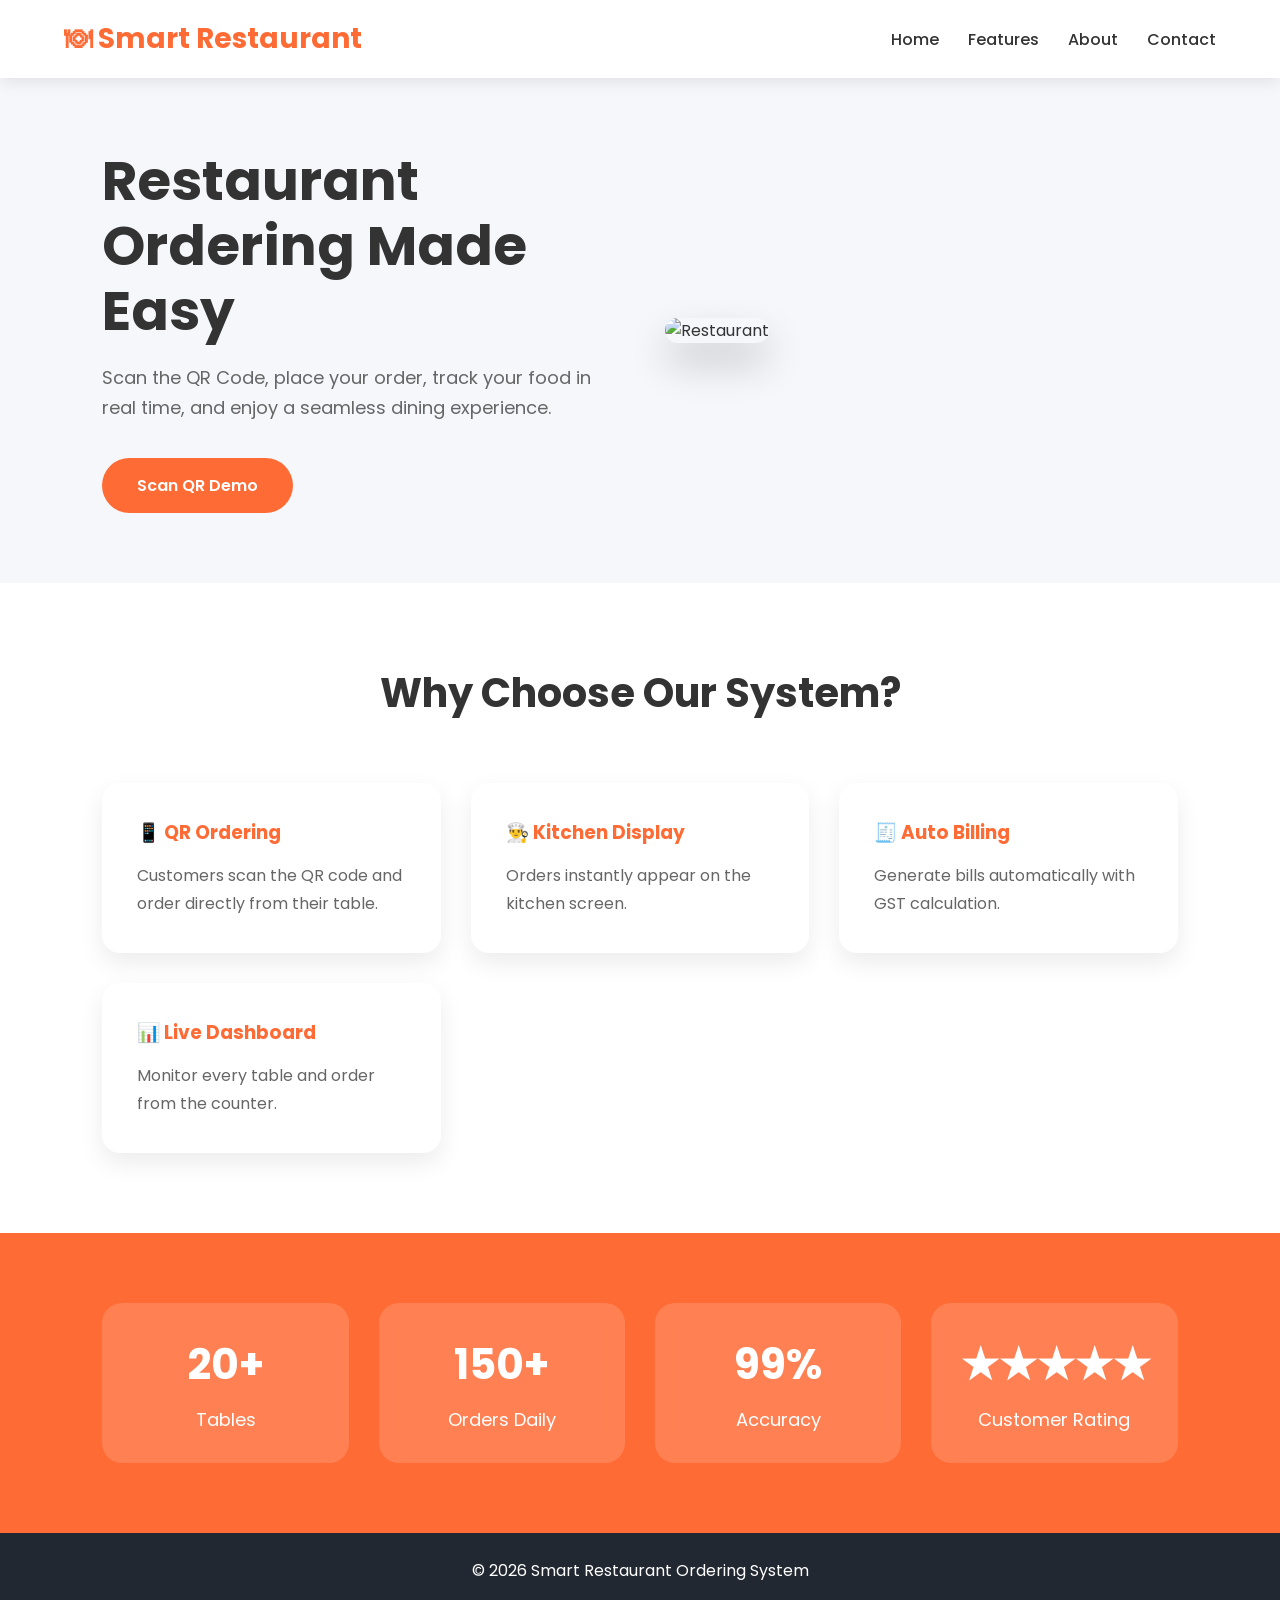
==== index.html @ c36665ba "Initial commit" ====
<!DOCTYPE html>
<html lang="en">
<head>
    <meta charset="UTF-8">
    <meta name="viewport" content="width=device-width, initial-scale=1.0">
    <title>Smart Restaurant Ordering System</title>

    <!-- Google Font -->
    <link href="https://fonts.googleapis.com/css2?family=Poppins:wght@300;400;500;600;700&display=swap" rel="stylesheet">

    <!-- CSS -->
    <link rel="stylesheet" href="css/style.css">
</head>
<body>

<header>
    <div class="container">
        <h2 class="logo">🍽 Smart Restaurant</h2>

        <nav>
            <a href="#">Home</a>
            <a href="#">Features</a>
            <a href="#">About</a>
            <a href="#">Contact</a>
        </nav>
    </div>
</header>

<section class="hero">

    <div class="hero-text">

        <h1>Restaurant Ordering Made Easy</h1>

        <p>
            Scan the QR Code, place your order,
            track your food in real time,
            and enjoy a seamless dining experience.
        </p>

        <a href="menu.html" class="btn">
            Scan QR Demo
        </a>

    </div>

    <div class="hero-image">

        <img src="https://images.unsplash.com/photo-1517248135467-4c7edcad34c4?w=700"
             alt="Restaurant">

    </div>

</section>

<section class="features">

<h2>Why Choose Our System?</h2>

<div class="cards">

<div class="card">

<h3>📱 QR Ordering</h3>

<p>
Customers scan the QR code and order directly from their table.
</p>

</div>

<div class="card">

<h3>👨‍🍳 Kitchen Display</h3>

<p>
Orders instantly appear on the kitchen screen.
</p>

</div>

<div class="card">

<h3>🧾 Auto Billing</h3>

<p>
Generate bills automatically with GST calculation.
</p>

</div>

<div class="card">

<h3>📊 Live Dashboard</h3>

<p>
Monitor every table and order from the counter.
</p>

</div>

</div>

</section>

<section class="stats">

<div class="stat">

<h2>20+</h2>

<p>Tables</p>

</div>

<div class="stat">

<h2>150+</h2>

<p>Orders Daily</p>

</div>

<div class="stat">

<h2>99%</h2>

<p>Accuracy</p>

</div>

<div class="stat">

<h2>★★★★★</h2>

<p>Customer Rating</p>

</div>

</section>

<footer>

<p>
© 2026 Smart Restaurant Ordering System
</p>

</footer>

</body>
</html>
---- css/style.css ----
/* Google Font */
@import url('https://fonts.googleapis.com/css2?family=Poppins:wght@300;400;500;600;700;800&display=swap');

*{
    margin:0;
    padding:0;
    box-sizing:border-box;
    font-family:'Poppins',sans-serif;
}

body{
    background:#f5f7fb;
    color:#333;
}

/* Container */

.container{
    width:90%;
    max-width:1200px;
    margin:auto;
}

/* Header */

header{
    background:#ffffff;
    position:sticky;
    top:0;
    z-index:1000;
    box-shadow:0 5px 15px rgba(0,0,0,.08);
}

header .container{
    display:flex;
    justify-content:space-between;
    align-items:center;
    padding:18px 0;
}

.logo{
    color:#ff6b35;
    font-size:28px;
    font-weight:700;
}

nav a{
    text-decoration:none;
    color:#333;
    margin-left:25px;
    font-weight:500;
    transition:.3s;
}

nav a:hover{
    color:#ff6b35;
}

/* Hero Section */

.hero{
    display:flex;
    justify-content:space-between;
    align-items:center;
    padding:70px 8%;
    gap:50px;
}

.hero-text{
    flex:1;
}

.hero-text h1{
    font-size:55px;
    line-height:65px;
    margin-bottom:20px;
}

.hero-text p{
    font-size:18px;
    color:#666;
    margin-bottom:35px;
    line-height:30px;
}

.btn{
    display:inline-block;
    padding:15px 35px;
    background:#ff6b35;
    color:white;
    text-decoration:none;
    border-radius:50px;
    font-weight:600;
    transition:.4s;
}

.btn:hover{
    transform:translateY(-5px);
    background:#e65320;
    box-shadow:0 15px 30px rgba(255,107,53,.4);
}

.hero-image{
    flex:1;
}

.hero-image img{
    width:100%;
    border-radius:25px;
    box-shadow:0 20px 40px rgba(0,0,0,.2);
}

/* Features */

.features{
    padding:80px 8%;
    background:white;
}

.features h2{
    text-align:center;
    font-size:40px;
    margin-bottom:60px;
}

.cards{
    display:grid;
    grid-template-columns:repeat(auto-fit,minmax(250px,1fr));
    gap:30px;
}

.card{
    background:white;
    padding:35px;
    border-radius:18px;
    box-shadow:0 10px 25px rgba(0,0,0,.08);
    transition:.4s;
}

.card:hover{
    transform:translateY(-10px);
    box-shadow:0 20px 35px rgba(0,0,0,.15);
}

.card h3{
    color:#ff6b35;
    margin-bottom:15px;
}

.card p{
    color:#666;
    line-height:28px;
}

/* Stats */

.stats{
    padding:70px 8%;
    display:grid;
    grid-template-columns:repeat(auto-fit,minmax(220px,1fr));
    gap:30px;
    background:#ff6b35;
}

.stat{
    background:rgba(255,255,255,.15);
    color:white;
    text-align:center;
    padding:30px;
    border-radius:20px;
    backdrop-filter:blur(10px);
}

.stat h2{
    font-size:42px;
}

.stat p{
    margin-top:10px;
    font-size:18px;
}

/* Footer */

footer{
    background:#222831;
    color:white;
    text-align:center;
    padding:25px;
}

/* Responsive */

@media(max-width:900px){

.hero{
    flex-direction:column;
    text-align:center;
}

.hero-text h1{
    font-size:40px;
    line-height:50px;
}

nav{
    display:none;
}

}
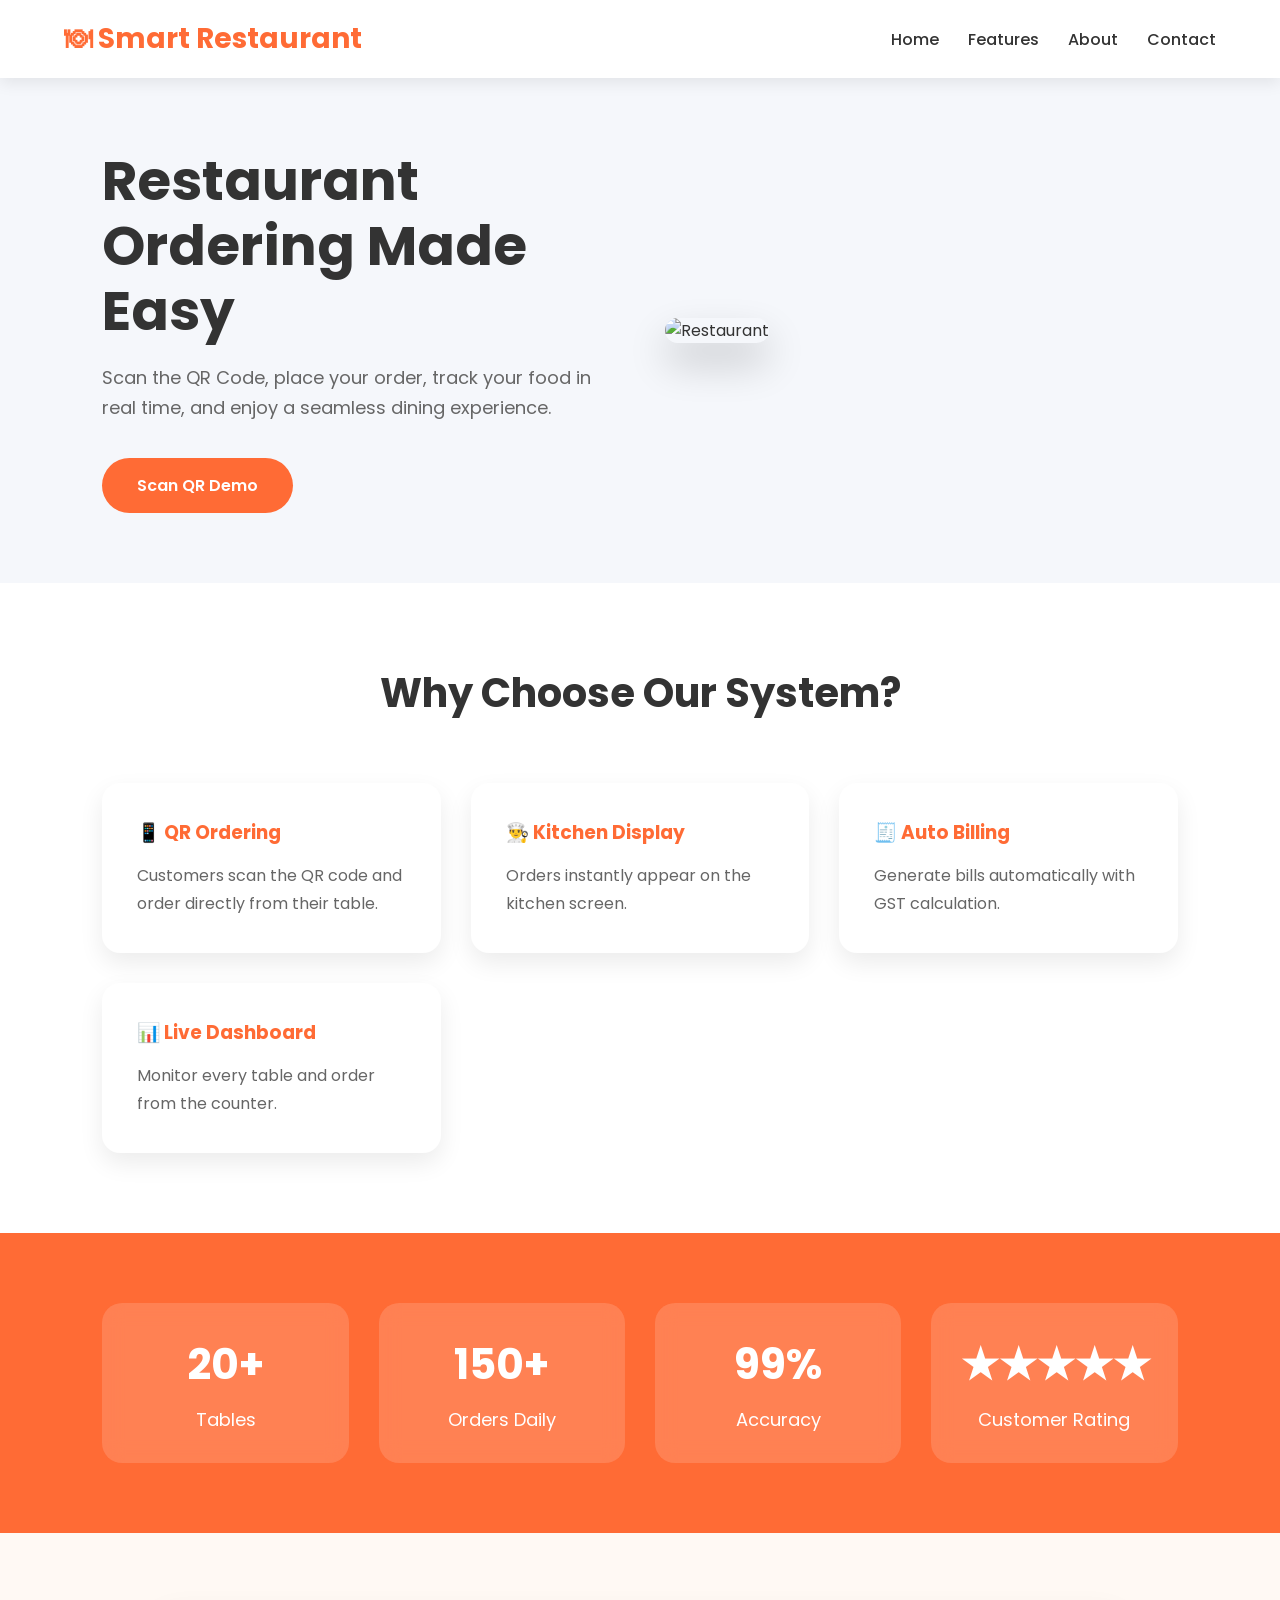
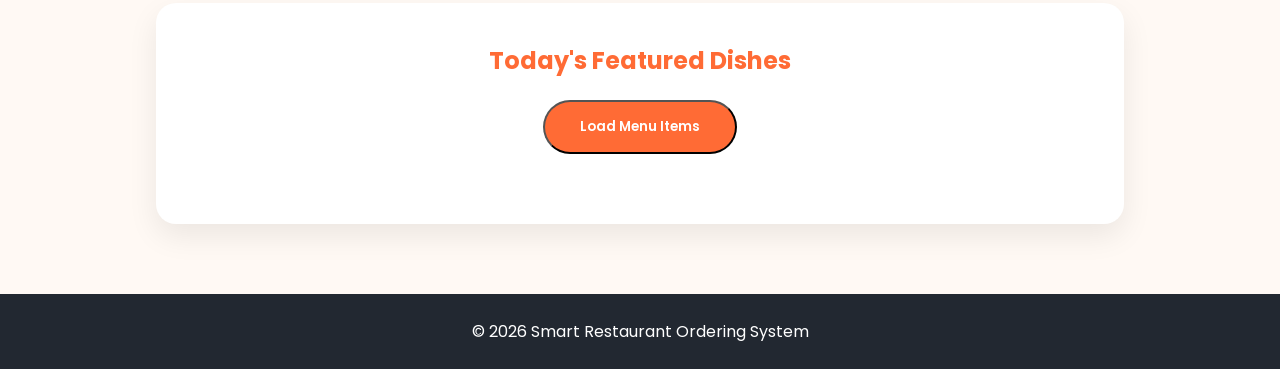
==== commit 8087225a: "third" ====
--- a/index.html
+++ b/index.html
@@ -18,10 +18,10 @@
         <h2 class="logo">🍽 Smart Restaurant</h2>
 
         <nav>
-            <a href="#">Home</a>
-            <a href="#">Features</a>
-            <a href="#">About</a>
-            <a href="#">Contact</a>
+            <a href="index.html">Home</a>
+            <a href="features.html">Features</a>
+            <a href="about.html">About</a>
+            <a href="contact.html">Contact</a>
         </nav>
     </div>
 </header>
@@ -139,6 +139,14 @@
 
 </section>
 
+<section class="api-section">
+    <div class="container api-card">
+        <h2>Today's Featured Dishes</h2>
+        <button id="api-btn" class="btn">Load Menu Items</button>
+        <div id="api-data" class="api-data"></div>
+    </div>
+</section>
+
 <footer>
 
 <p>
@@ -147,5 +155,43 @@
 
 </footer>
 
+<script>
+    document.getElementById("api-btn").addEventListener("click", async () => {
+        const dataEl = document.getElementById("api-data");
+        dataEl.innerHTML = "<p class='loading'>Loading menu...</p>";
+
+        try {
+            const response = await fetch("https://www.themealdb.com/api/json/v1/1/search.php?s=salad");
+            if (!response.ok) {
+                throw new Error(`HTTP error! Status: ${response.status}`);
+            }
+
+            const result = await response.json();
+            const meals = result.meals || [];
+
+            if (!meals.length) {
+                dataEl.innerHTML = "<p>No dishes found.</p>";
+                return;
+            }
+
+            let output = "<div class='api-grid'>";
+            meals.slice(0, 6).forEach((meal) => {
+                output += `
+                    <div class="api-card-item">
+                        <img src="${meal.strMealThumb}" alt="${meal.strMeal}">
+                        <h3>${meal.strMeal}</h3>
+                        <p>${meal.strCategory} · ${meal.strArea}</p>
+                    </div>
+                `;
+            });
+            output += "</div>";
+            dataEl.innerHTML = output;
+
+        } catch (error) {
+            console.error("Error fetching data:", error);
+            dataEl.innerHTML = "<p class='error'>Failed to load menu. Please try again later.</p>";
+        }
+    });
+</script>
 </body>
 </html>
--- a/css/style.css
+++ b/css/style.css
@@ -189,6 +189,148 @@
     padding:25px;
 }
 
+.api-section{
+    padding:70px 8%;
+    background:#fff9f4;
+}
+
+.api-card{
+    background:white;
+    padding:40px;
+    border-radius:20px;
+    box-shadow:0 12px 30px rgba(0,0,0,.08);
+    text-align:center;
+}
+
+.api-card h2{
+    color:#ff6b35;
+    margin-bottom:22px;
+}
+
+.api-data{
+    margin-top:30px;
+}
+
+.api-grid{
+    display:grid;
+    grid-template-columns:repeat(auto-fit,minmax(220px,1fr));
+    gap:20px;
+}
+
+.api-card-item{
+    background:#fff;
+    padding:18px;
+    border-radius:18px;
+    box-shadow:0 10px 25px rgba(0,0,0,.06);
+    text-align:center;
+}
+
+.api-card-item img{
+    width:100%;
+    border-radius:16px;
+    height:180px;
+    object-fit:cover;
+    margin-bottom:15px;
+}
+
+.api-card-item h3{
+    font-size:20px;
+    margin-bottom:10px;
+}
+
+.api-card-item p{
+    color:#666;
+    font-size:15px;
+}
+
+.loading,
+.error{
+    color:#333;
+    font-size:16px;
+}
+
+/* Contact Page */
+
+.contact-hero{
+    padding:70px 8% 30px;
+    background:linear-gradient(135deg, #fff5ef, #ffe8dc);
+}
+
+.contact-intro h1{
+    font-size:42px;
+    color:#ff6b35;
+    margin-bottom:12px;
+}
+
+.contact-intro p{
+    font-size:18px;
+    color:#666;
+    max-width:700px;
+}
+
+.contact-section{
+    padding:50px 8% 90px;
+}
+
+.contact-grid{
+    display:grid;
+    grid-template-columns:repeat(auto-fit,minmax(320px,1fr));
+    gap:30px;
+}
+
+.form-card{
+    background:white;
+    padding:30px;
+    border-radius:20px;
+    box-shadow:0 12px 30px rgba(0,0,0,.08);
+}
+
+.form-card h3{
+    color:#ff6b35;
+    margin-bottom:20px;
+    font-size:24px;
+}
+
+.form-group{
+    display:flex;
+    flex-direction:column;
+    margin-bottom:16px;
+}
+
+.form-group label{
+    margin-bottom:8px;
+    font-weight:600;
+    color:#333;
+}
+
+.form-group input,
+.form-group select,
+.form-group textarea{
+    width:100%;
+    padding:12px 14px;
+    border:1px solid #ddd;
+    border-radius:10px;
+    font-size:16px;
+}
+
+.form-group textarea{
+    min-height:110px;
+    resize:vertical;
+}
+
+.form-group input:focus,
+.form-group select:focus,
+.form-group textarea:focus{
+    outline:none;
+    border-color:#ff6b35;
+    box-shadow:0 0 0 3px rgba(255,107,53,.15);
+}
+
+.form-card button{
+    border:none;
+    cursor:pointer;
+}
+
 /* Responsive */
 
 @media(max-width:900px){
